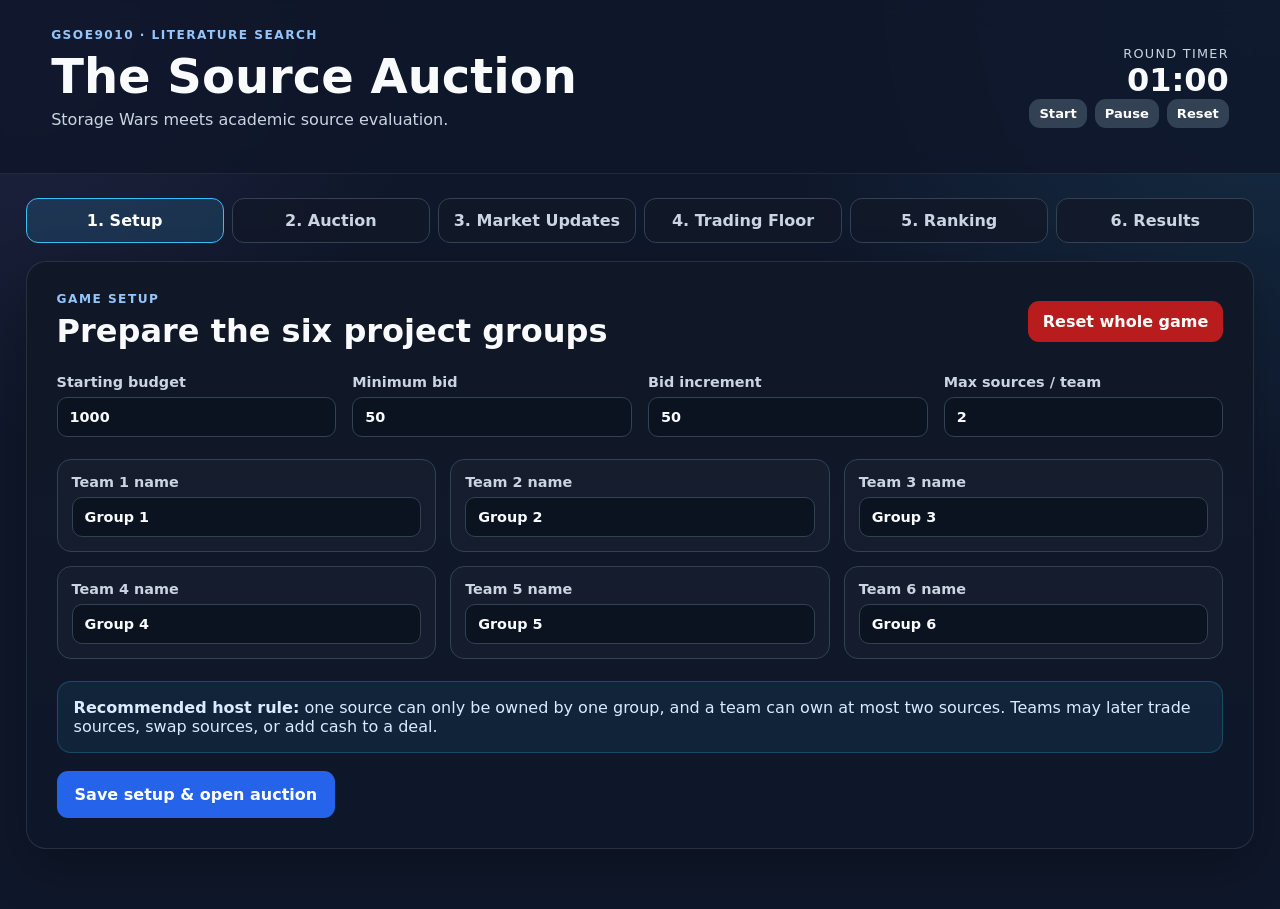
==== index.html @ 4472398e "Add files via upload" ====
<!DOCTYPE html>
<html lang="en">
<head>
  <meta charset="UTF-8" />
  <meta name="viewport" content="width=device-width, initial-scale=1.0" />
  <meta name="theme-color" content="#111827" />
  <title>The Source Auction</title>
  <link rel="stylesheet" href="style.css" />
</head>
<body>
  <header class="topbar">
    <div>
      <p class="eyebrow">GSOE9010 · Literature Search</p>
      <h1>The Source Auction</h1>
      <p class="subtitle">Storage Wars meets academic source evaluation.</p>
    </div>

    <div class="timer-wrap">
      <div class="timer-label">Round timer</div>
      <div id="timerDisplay" class="timer">01:00</div>
      <div class="timer-actions">
        <button id="timerStartBtn" class="btn btn-secondary btn-small">Start</button>
        <button id="timerPauseBtn" class="btn btn-secondary btn-small">Pause</button>
        <button id="timerResetBtn" class="btn btn-secondary btn-small">Reset</button>
      </div>
    </div>
  </header>

  <main>
    <nav class="tabs" aria-label="Game stages">
      <button class="tab active" data-screen="setup">1. Setup</button>
      <button class="tab" data-screen="auction">2. Auction</button>
      <button class="tab" data-screen="updates">3. Market Updates</button>
      <button class="tab" data-screen="trading">4. Trading Floor</button>
      <button class="tab" data-screen="ranking">5. Ranking</button>
      <button class="tab" data-screen="results">6. Results</button>
    </nav>

    <section id="setup" class="screen active">
      <div class="panel">
        <div class="panel-heading">
          <div>
            <p class="kicker">Game setup</p>
            <h2>Prepare the six project groups</h2>
          </div>
          <button id="resetGameBtn" class="btn btn-danger">Reset whole game</button>
        </div>

        <div class="settings-grid">
          <label>
            Starting budget
            <input id="startingBudget" type="number" min="100" step="50" value="1000" />
          </label>
          <label>
            Minimum bid
            <input id="minimumBid" type="number" min="10" step="10" value="50" />
          </label>
          <label>
            Bid increment
            <input id="bidIncrement" type="number" min="10" step="10" value="50" />
          </label>
          <label>
            Max sources / team
            <input id="maxSources" type="number" min="1" max="6" value="2" />
          </label>
        </div>

        <div id="teamSetup" class="team-setup"></div>

        <div class="callout">
          <strong>Recommended host rule:</strong>
          one source can only be owned by one group, and a team can own at most two sources.
          Teams may later trade sources, swap sources, or add cash to a deal.
        </div>

        <button id="saveSetupBtn" class="btn btn-primary btn-large">Save setup & open auction</button>
      </div>
    </section>

    <section id="auction" class="screen">
      <div class="auction-layout">
        <div class="panel auction-panel">
          <div class="lot-topline">
            <span id="lotBadge" class="badge">LOT A</span>
            <span id="lotStatus" class="status-pill">AVAILABLE</span>
          </div>

          <h2 id="lotTitle">A recent study on your engineering topic</h2>
          <p id="lotTeaser" class="lot-teaser">
            A recently published study investigating a technology directly related to an engineering project.
          </p>

          <div class="bid-board">
            <div>
              <span class="metric-label">Current bid</span>
              <strong id="currentBid">$0</strong>
            </div>
            <div>
              <span class="metric-label">Highest bidder</span>
              <strong id="highestBidder">—</strong>
            </div>
          </div>

          <div class="quick-actions">
            <button id="minusBidBtn" class="btn btn-secondary">− Bid</button>
            <button id="plusBidBtn" class="btn btn-secondary">+ Bid</button>
            <button id="soldBtn" class="btn btn-sold">SOLD!</button>
          </div>

          <p class="helper">Select a team below to place or raise a bid.</p>
          <div id="bidTeamButtons" class="bid-team-buttons"></div>

          <div class="lot-nav">
            <button id="prevLotBtn" class="btn btn-secondary">← Previous lot</button>
            <button id="nextLotBtn" class="btn btn-primary">Next lot →</button>
          </div>
        </div>

        <aside class="panel">
          <div class="panel-heading compact">
            <div>
              <p class="kicker">Live scoreboard</p>
              <h2>Teams</h2>
            </div>
          </div>
          <div id="auctionTeams" class="team-cards"></div>
        </aside>
      </div>
    </section>

    <section id="updates" class="screen">
      <div class="panel">
        <div class="panel-heading">
          <div>
            <p class="kicker">Breaking research intelligence</p>
            <h2>Market Updates</h2>
          </div>
          <div class="update-actions">
            <button id="revealUpdate1Btn" class="btn btn-warning">Reveal Update #1</button>
            <button id="revealFinalBtn" class="btn btn-primary">Reveal Final Intelligence</button>
          </div>
        </div>

        <div class="alert-banner" id="marketBanner">
          MARKET OPEN — hidden information can change the value of a source.
        </div>

        <div id="sourceIntelGrid" class="intel-grid"></div>
      </div>
    </section>

    <section id="trading" class="screen">
      <div class="panel">
        <div class="panel-heading">
          <div>
            <p class="kicker">60-second negotiation round</p>
            <h2>Trading Floor</h2>
          </div>
          <button id="startTradingTimerBtn" class="btn btn-warning">Start 60s trading timer</button>
        </div>

        <p class="lead">
          Teams may sell a source, swap sources, or add cash to a deal. The host records the final agreed trade here.
        </p>

        <div class="trade-grid">
          <div class="trade-card">
            <h3>Transfer / sell a source</h3>
            <label>From team
              <select id="tradeFromTeam"></select>
            </label>
            <label>Source
              <select id="tradeSource"></select>
            </label>
            <label>To team
              <select id="tradeToTeam"></select>
            </label>
            <label>Cash paid by receiving team
              <input id="tradePrice" type="number" min="0" step="50" value="0" />
            </label>
            <button id="executeTransferBtn" class="btn btn-primary">Execute transfer</button>
          </div>

          <div class="trade-card">
            <h3>Swap sources</h3>
            <label>Team A
              <select id="swapTeamA"></select>
            </label>
            <label>Team A source
              <select id="swapSourceA"></select>
            </label>
            <label>Team B
              <select id="swapTeamB"></select>
            </label>
            <label>Team B source
              <select id="swapSourceB"></select>
            </label>
            <button id="executeSwapBtn" class="btn btn-primary">Execute swap</button>
          </div>
        </div>

        <div id="tradingTeams" class="team-cards"></div>
      </div>
    </section>

    <section id="ranking" class="screen">
      <div class="panel">
        <div class="panel-heading">
          <div>
            <p class="kicker">Final academic judgement</p>
            <h2>Rank all six sources</h2>
          </div>
          <button id="showSuggestedBtn" class="btn btn-warning">Reveal suggested ranking</button>
        </div>

        <p class="lead">
          Each group ranks A–F from strongest to weakest. Enter a six-letter order such as <strong>ABCDEF</strong>.
        </p>

        <div id="rankingForms" class="ranking-grid"></div>

        <div id="suggestedRanking" class="suggested-ranking hidden">
          <h3>Suggested ranking</h3>
          <ol>
            <li><strong>A</strong> — Recent peer-reviewed journal article</li>
            <li><strong>B</strong> — Australian Government technical report</li>
            <li><strong>C</strong> — Recent academic conference paper</li>
            <li><strong>D</strong> — Company technical white paper</li>
            <li><strong>E</strong> — Wikipedia article with references</li>
            <li><strong>F</strong> — Personal blog with no references</li>
          </ol>
          <p class="note">
            Use this as a suggested ranking, not as a claim that this order is universal in every research context.
          </p>
        </div>
      </div>
    </section>

    <section id="results" class="screen">
      <div class="panel">
        <div class="panel-heading">
          <div>
            <p class="kicker">Final score</p>
            <h2>Research Investment Champions</h2>
          </div>
          <button id="recalculateBtn" class="btn btn-primary">Recalculate scores</button>
        </div>

        <div class="scoring-key">
          <div><strong>Source points:</strong> A=12 · B=10 · C=8 · D=6 · E=3 · F=1</div>
          <div><strong>Cash bonus:</strong> +1 per $100 remaining, capped at +5</div>
          <div><strong>Ranking bonus:</strong> +3 top three exact · +1 strongest exact · +1 weakest exact</div>
        </div>

        <div id="winnerBanner" class="winner-banner">Complete the game to reveal the winner.</div>
        <div id="resultsTableWrap"></div>

        <div class="takeaway">
          <h3>Closing takeaway</h3>
          <p>
            Do not trust a source because it looks professional. Check who created it, where it was published,
            what evidence supports it, whether there may be bias, how current it is, and whether it is relevant to the research question.
          </p>
        </div>
      </div>
    </section>

    <div id="toast" class="toast" role="status" aria-live="polite"></div>
    <div id="soldOverlay" class="sold-overlay" aria-hidden="true">
      <div class="sold-stamp">SOLD!</div>
    </div>
  </main>

  <script src="app.js"></script>
</body>
</html>
---- style.css ----
:root {
  --bg: #0f172a;
  --panel: #111827;
  --panel-2: #1f2937;
  --text: #f8fafc;
  --muted: #cbd5e1;
  --line: #334155;
  --accent: #22c55e;
  --accent-2: #38bdf8;
  --warning: #f59e0b;
  --danger: #ef4444;
  --purple: #a78bfa;
  --shadow: 0 18px 50px rgba(0,0,0,.25);
}

* { box-sizing: border-box; }

body {
  margin: 0;
  font-family: Inter, ui-sans-serif, system-ui, -apple-system, BlinkMacSystemFont, "Segoe UI", sans-serif;
  background:
    radial-gradient(circle at top right, rgba(56,189,248,.14), transparent 34%),
    radial-gradient(circle at top left, rgba(167,139,250,.12), transparent 28%),
    var(--bg);
  color: var(--text);
  min-height: 100vh;
}

button, input, select { font: inherit; }

button { cursor: pointer; }

.topbar {
  display: flex;
  justify-content: space-between;
  gap: 24px;
  padding: 28px clamp(18px, 4vw, 54px);
  border-bottom: 1px solid rgba(255,255,255,.08);
  background: rgba(15,23,42,.82);
  backdrop-filter: blur(12px);
  position: sticky;
  top: 0;
  z-index: 20;
}

.eyebrow, .kicker {
  margin: 0 0 6px;
  text-transform: uppercase;
  letter-spacing: .12em;
  font-size: .76rem;
  color: #93c5fd;
  font-weight: 800;
}

h1, h2, h3, p { margin-top: 0; }

h1 { margin-bottom: 6px; font-size: clamp(1.9rem, 4vw, 3rem); }
h2 { margin-bottom: 0; font-size: clamp(1.45rem, 2.5vw, 2rem); }
h3 { margin-bottom: 12px; }

.subtitle, .lead, .helper, .note { color: var(--muted); }

.timer-wrap {
  min-width: 210px;
  text-align: right;
  align-self: center;
}

.timer-label {
  color: var(--muted);
  font-size: .8rem;
  text-transform: uppercase;
  letter-spacing: .1em;
}

.timer {
  font-size: 2rem;
  font-weight: 900;
  font-variant-numeric: tabular-nums;
}

.timer-actions { display: flex; gap: 8px; justify-content: flex-end; }

main {
  width: min(1400px, 96%);
  margin: 0 auto;
  padding: 24px 0 60px;
}

.tabs {
  display: grid;
  grid-template-columns: repeat(6, 1fr);
  gap: 8px;
  margin-bottom: 18px;
}

.tab {
  border: 1px solid var(--line);
  background: rgba(17,24,39,.78);
  color: var(--muted);
  border-radius: 12px;
  padding: 12px 10px;
  font-weight: 800;
}

.tab.active {
  color: white;
  border-color: #38bdf8;
  background: rgba(56,189,248,.14);
}

.screen { display: none; }
.screen.active { display: block; }

.panel {
  background: linear-gradient(180deg, rgba(17,24,39,.96), rgba(15,23,42,.94));
  border: 1px solid rgba(148,163,184,.18);
  border-radius: 20px;
  box-shadow: var(--shadow);
  padding: clamp(18px, 3vw, 30px);
}

.panel-heading {
  display: flex;
  justify-content: space-between;
  gap: 18px;
  align-items: center;
  margin-bottom: 24px;
}

.panel-heading.compact { margin-bottom: 16px; }

.settings-grid,
.trade-grid,
.ranking-grid {
  display: grid;
  gap: 16px;
}

.settings-grid { grid-template-columns: repeat(4, minmax(0,1fr)); }
.trade-grid { grid-template-columns: repeat(2, minmax(0,1fr)); margin-bottom: 22px; }
.ranking-grid { grid-template-columns: repeat(3, minmax(0,1fr)); }

label {
  display: grid;
  gap: 7px;
  color: var(--muted);
  font-weight: 700;
  font-size: .9rem;
}

input, select {
  width: 100%;
  border: 1px solid var(--line);
  color: var(--text);
  background: #0b1220;
  border-radius: 10px;
  padding: 11px 12px;
  outline: none;
}

input:focus, select:focus { border-color: var(--accent-2); box-shadow: 0 0 0 3px rgba(56,189,248,.14); }

.team-setup {
  display: grid;
  grid-template-columns: repeat(3, minmax(0,1fr));
  gap: 14px;
  margin: 22px 0;
}

.team-setup .team-input {
  background: rgba(255,255,255,.025);
  border: 1px solid var(--line);
  padding: 14px;
  border-radius: 14px;
}

.callout, .takeaway, .scoring-key {
  border: 1px solid rgba(56,189,248,.25);
  background: rgba(56,189,248,.08);
  padding: 16px;
  border-radius: 14px;
  color: #dbeafe;
  margin: 18px 0;
}

.btn {
  border: 0;
  border-radius: 11px;
  padding: 11px 15px;
  font-weight: 850;
  color: white;
  background: #334155;
}

.btn:hover { filter: brightness(1.08); }
.btn:disabled { opacity: .45; cursor: not-allowed; filter: none; }

.btn-primary { background: #2563eb; }
.btn-secondary { background: #334155; }
.btn-warning { background: #d97706; }
.btn-danger { background: #b91c1c; }
.btn-sold { background: #16a34a; font-size: 1.12rem; }
.btn-large { padding: 14px 18px; }
.btn-small { padding: 7px 10px; font-size: .82rem; }

.auction-layout {
  display: grid;
  grid-template-columns: 1.45fr .8fr;
  gap: 18px;
}

.auction-panel { min-height: 580px; }

.lot-topline {
  display: flex;
  justify-content: space-between;
  gap: 12px;
  margin-bottom: 14px;
}

.badge {
  display: inline-flex;
  align-items: center;
  background: rgba(167,139,250,.14);
  color: #ddd6fe;
  border: 1px solid rgba(167,139,250,.35);
  border-radius: 999px;
  padding: 7px 11px;
  font-weight: 900;
  letter-spacing: .08em;
}

.status-pill {
  display: inline-flex;
  align-items: center;
  border-radius: 999px;
  padding: 7px 11px;
  font-weight: 900;
  background: rgba(34,197,94,.13);
  color: #bbf7d0;
  border: 1px solid rgba(34,197,94,.28);
}

.status-pill.sold {
  background: rgba(148,163,184,.13);
  color: #e2e8f0;
  border-color: rgba(148,163,184,.28);
}

.lot-teaser {
  color: var(--muted);
  font-size: 1.04rem;
  line-height: 1.65;
}

.bid-board {
  display: grid;
  grid-template-columns: 1fr 1fr;
  gap: 14px;
  margin: 24px 0;
}

.bid-board > div {
  background: #0b1220;
  border: 1px solid var(--line);
  border-radius: 16px;
  padding: 18px;
}

.metric-label {
  display: block;
  color: var(--muted);
  font-size: .8rem;
  text-transform: uppercase;
  letter-spacing: .08em;
  margin-bottom: 8px;
}

.bid-board strong { font-size: clamp(1.5rem, 3vw, 2.4rem); }

.quick-actions {
  display: flex;
  flex-wrap: wrap;
  gap: 10px;
}

.bid-team-buttons {
  display: grid;
  grid-template-columns: repeat(3, minmax(0,1fr));
  gap: 10px;
  margin: 14px 0 20px;
}

.bid-team-buttons .btn {
  min-height: 72px;
  text-align: left;
}

.bid-team-buttons .btn span {
  display: block;
  color: #cbd5e1;
  font-size: .78rem;
  margin-top: 4px;
}

.lot-nav {
  display: flex;
  justify-content: space-between;
  gap: 10px;
  margin-top: 24px;
}

.team-cards {
  display: grid;
  gap: 10px;
}

.team-card {
  border: 1px solid var(--line);
  background: rgba(255,255,255,.025);
  border-radius: 14px;
  padding: 13px;
}

.team-card.top {
  border-color: rgba(34,197,94,.5);
  background: rgba(34,197,94,.06);
}

.team-card-row {
  display: flex;
  justify-content: space-between;
  gap: 10px;
  align-items: center;
}

.team-name { font-weight: 900; }
.cash { color: #86efac; font-weight: 900; }
.owned { margin-top: 7px; color: var(--muted); font-size: .86rem; }

.update-actions { display: flex; gap: 10px; flex-wrap: wrap; }

.alert-banner {
  border-radius: 14px;
  padding: 15px;
  font-weight: 900;
  text-align: center;
  letter-spacing: .05em;
  background: rgba(245,158,11,.13);
  border: 1px solid rgba(245,158,11,.3);
  color: #fde68a;
  margin-bottom: 18px;
}

.intel-grid {
  display: grid;
  grid-template-columns: repeat(3, minmax(0,1fr));
  gap: 14px;
}

.intel-card {
  border: 1px solid var(--line);
  border-radius: 16px;
  padding: 16px;
  background: rgba(255,255,255,.025);
  min-height: 180px;
}

.intel-card.revealed {
  border-color: rgba(56,189,248,.4);
  background: rgba(56,189,248,.06);
}

.intel-card h3 { display: flex; justify-content: space-between; gap: 10px; }
.intel-card ul { margin-bottom: 0; padding-left: 20px; color: var(--muted); line-height: 1.55; }
.locked { color: #94a3b8; font-style: italic; }

.trade-card {
  border: 1px solid var(--line);
  border-radius: 16px;
  padding: 18px;
  background: rgba(255,255,255,.025);
  display: grid;
  gap: 13px;
}

.ranking-card {
  border: 1px solid var(--line);
  border-radius: 16px;
  padding: 16px;
  background: rgba(255,255,255,.025);
}

.rank-feedback { min-height: 20px; margin-top: 8px; color: #fca5a5; font-size: .85rem; }

.suggested-ranking {
  margin-top: 24px;
  border: 1px solid rgba(34,197,94,.35);
  background: rgba(34,197,94,.07);
  padding: 18px;
  border-radius: 16px;
}

.suggested-ranking ol { line-height: 1.75; }

.hidden { display: none; }

.scoring-key {
  display: grid;
  gap: 6px;
  margin-top: 0;
}

.winner-banner {
  margin: 18px 0;
  padding: 20px;
  border-radius: 16px;
  text-align: center;
  font-size: clamp(1.2rem, 2.4vw, 1.8rem);
  font-weight: 950;
  background: linear-gradient(135deg, rgba(34,197,94,.14), rgba(56,189,248,.14));
  border: 1px solid rgba(56,189,248,.25);
}

.results-table {
  width: 100%;
  border-collapse: collapse;
  overflow: hidden;
  border-radius: 14px;
}

.results-table th,
.results-table td {
  border-bottom: 1px solid var(--line);
  padding: 12px 10px;
  text-align: left;
}

.results-table th { color: #bfdbfe; font-size: .82rem; text-transform: uppercase; letter-spacing: .05em; }

.results-table tr:first-child td { background: rgba(34,197,94,.06); }

.toast {
  position: fixed;
  right: 22px;
  bottom: 22px;
  max-width: min(420px, calc(100% - 44px));
  background: #020617;
  border: 1px solid #475569;
  border-radius: 12px;
  padding: 13px 15px;
  color: white;
  box-shadow: var(--shadow);
  opacity: 0;
  transform: translateY(12px);
  pointer-events: none;
  transition: .2s ease;
  z-index: 50;
}

.toast.show { opacity: 1; transform: translateY(0); }

.sold-overlay {
  position: fixed;
  inset: 0;
  display: grid;
  place-items: center;
  background: rgba(2,6,23,.42);
  opacity: 0;
  pointer-events: none;
  transition: opacity .16s ease;
  z-index: 60;
}

.sold-overlay.show { opacity: 1; }

.sold-stamp {
  border: 8px solid #22c55e;
  color: #dcfce7;
  background: rgba(20,83,45,.88);
  border-radius: 18px;
  padding: 18px 34px;
  font-weight: 1000;
  font-size: clamp(3rem, 12vw, 8rem);
  transform: rotate(-8deg) scale(.75);
  animation: stamp .38s ease forwards;
  box-shadow: 0 18px 70px rgba(0,0,0,.35);
}

@keyframes stamp {
  to { transform: rotate(-8deg) scale(1); }
}

@media (max-width: 980px) {
  .tabs { grid-template-columns: repeat(3, 1fr); }
  .auction-layout, .trade-grid { grid-template-columns: 1fr; }
  .settings-grid { grid-template-columns: repeat(2, 1fr); }
  .team-setup, .ranking-grid, .intel-grid { grid-template-columns: repeat(2, 1fr); }
}

@media (max-width: 640px) {
  .topbar { position: static; flex-direction: column; }
  .timer-wrap { text-align: left; }
  .timer-actions { justify-content: flex-start; }
  .tabs { grid-template-columns: repeat(2, 1fr); }
  .settings-grid, .team-setup, .ranking-grid, .intel-grid, .bid-team-buttons, .bid-board { grid-template-columns: 1fr; }
  .panel-heading { align-items: flex-start; flex-direction: column; }
  .lot-nav { flex-direction: column; }
  .lot-nav .btn { width: 100%; }
}
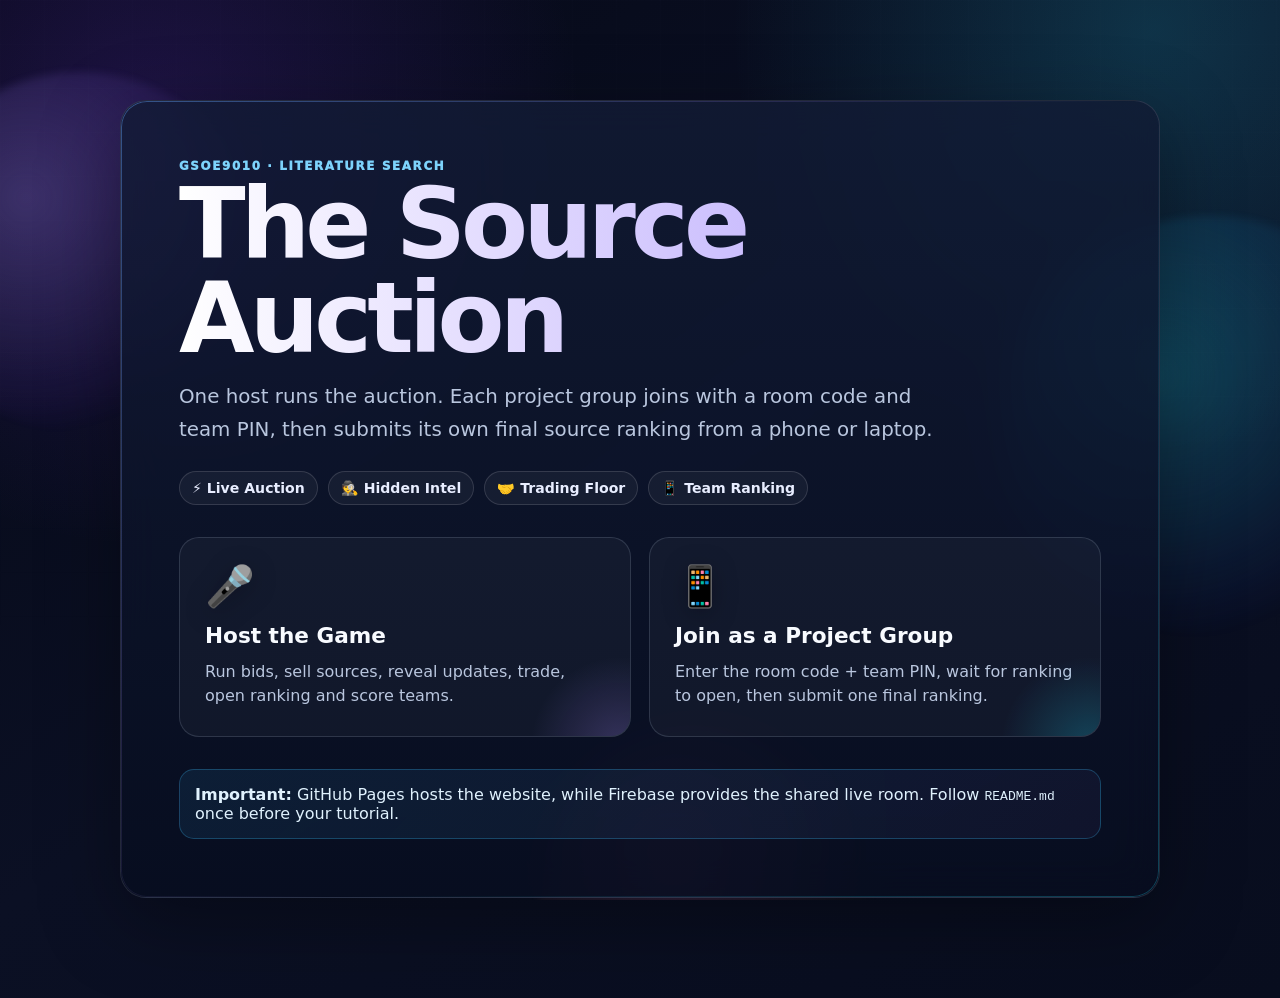
==== commit b2329784: "Latest Files" ====
--- a/index.html
+++ b/index.html
@@ -3,274 +3,50 @@
 <head>
   <meta charset="UTF-8" />
   <meta name="viewport" content="width=device-width, initial-scale=1.0" />
-  <meta name="theme-color" content="#111827" />
   <title>The Source Auction</title>
-  <link rel="stylesheet" href="style.css" />
+  <link rel="stylesheet" href="styles.css" />
 </head>
 <body>
-  <header class="topbar">
-    <div>
+  <div class="ambient-bg" aria-hidden="true">
+    <span class="orb orb-1"></span>
+    <span class="orb orb-2"></span>
+    <span class="orb orb-3"></span>
+    <span class="grid-glow"></span>
+  </div>
+  <main class="landing">
+    <section class="hero-card">
       <p class="eyebrow">GSOE9010 · Literature Search</p>
       <h1>The Source Auction</h1>
-      <p class="subtitle">Storage Wars meets academic source evaluation.</p>
-    </div>
+      <p class="hero-copy">
+        One host runs the auction. Each project group joins with a room code and team PIN,
+        then submits its own final source ranking from a phone or laptop.
+      </p>
 
-    <div class="timer-wrap">
-      <div class="timer-label">Round timer</div>
-      <div id="timerDisplay" class="timer">01:00</div>
-      <div class="timer-actions">
-        <button id="timerStartBtn" class="btn btn-secondary btn-small">Start</button>
-        <button id="timerPauseBtn" class="btn btn-secondary btn-small">Pause</button>
-        <button id="timerResetBtn" class="btn btn-secondary btn-small">Reset</button>
+      <div class="feature-chips" aria-label="Game features">
+        <span>⚡ Live Auction</span>
+        <span>🕵️ Hidden Intel</span>
+        <span>🤝 Trading Floor</span>
+        <span>📱 Team Ranking</span>
       </div>
-    </div>
-  </header>
 
-  <main>
-    <nav class="tabs" aria-label="Game stages">
-      <button class="tab active" data-screen="setup">1. Setup</button>
-      <button class="tab" data-screen="auction">2. Auction</button>
-      <button class="tab" data-screen="updates">3. Market Updates</button>
-      <button class="tab" data-screen="trading">4. Trading Floor</button>
-      <button class="tab" data-screen="ranking">5. Ranking</button>
-      <button class="tab" data-screen="results">6. Results</button>
-    </nav>
+      <div class="role-grid">
+        <a class="role-card host-role" href="host.html">
+          <span class="role-icon">🎤</span>
+          <strong>Host the Game</strong>
+          <span>Run bids, sell sources, reveal updates, trade, open ranking and score teams.</span>
+        </a>
+        <a class="role-card team-role" href="team.html">
+          <span class="role-icon">📱</span>
+          <strong>Join as a Project Group</strong>
+          <span>Enter the room code + team PIN, wait for ranking to open, then submit one final ranking.</span>
+        </a>
+      </div>
 
-    <section id="setup" class="screen active">
-      <div class="panel">
-        <div class="panel-heading">
-          <div>
-            <p class="kicker">Game setup</p>
-            <h2>Prepare the six project groups</h2>
-          </div>
-          <button id="resetGameBtn" class="btn btn-danger">Reset whole game</button>
-        </div>
-
-        <div class="settings-grid">
-          <label>
-            Starting budget
-            <input id="startingBudget" type="number" min="100" step="50" value="1000" />
-          </label>
-          <label>
-            Minimum bid
-            <input id="minimumBid" type="number" min="10" step="10" value="50" />
-          </label>
-          <label>
-            Bid increment
-            <input id="bidIncrement" type="number" min="10" step="10" value="50" />
-          </label>
-          <label>
-            Max sources / team
-            <input id="maxSources" type="number" min="1" max="6" value="2" />
-          </label>
-        </div>
-
-        <div id="teamSetup" class="team-setup"></div>
-
-        <div class="callout">
-          <strong>Recommended host rule:</strong>
-          one source can only be owned by one group, and a team can own at most two sources.
-          Teams may later trade sources, swap sources, or add cash to a deal.
-        </div>
-
-        <button id="saveSetupBtn" class="btn btn-primary btn-large">Save setup & open auction</button>
+      <div class="info-box">
+        <strong>Important:</strong> GitHub Pages hosts the website, while Firebase provides the shared live room.
+        Follow <code>README.md</code> once before your tutorial.
       </div>
     </section>
-
-    <section id="auction" class="screen">
-      <div class="auction-layout">
-        <div class="panel auction-panel">
-          <div class="lot-topline">
-            <span id="lotBadge" class="badge">LOT A</span>
-            <span id="lotStatus" class="status-pill">AVAILABLE</span>
-          </div>
-
-          <h2 id="lotTitle">A recent study on your engineering topic</h2>
-          <p id="lotTeaser" class="lot-teaser">
-            A recently published study investigating a technology directly related to an engineering project.
-          </p>
-
-          <div class="bid-board">
-            <div>
-              <span class="metric-label">Current bid</span>
-              <strong id="currentBid">$0</strong>
-            </div>
-            <div>
-              <span class="metric-label">Highest bidder</span>
-              <strong id="highestBidder">—</strong>
-            </div>
-          </div>
-
-          <div class="quick-actions">
-            <button id="minusBidBtn" class="btn btn-secondary">− Bid</button>
-            <button id="plusBidBtn" class="btn btn-secondary">+ Bid</button>
-            <button id="soldBtn" class="btn btn-sold">SOLD!</button>
-          </div>
-
-          <p class="helper">Select a team below to place or raise a bid.</p>
-          <div id="bidTeamButtons" class="bid-team-buttons"></div>
-
-          <div class="lot-nav">
-            <button id="prevLotBtn" class="btn btn-secondary">← Previous lot</button>
-            <button id="nextLotBtn" class="btn btn-primary">Next lot →</button>
-          </div>
-        </div>
-
-        <aside class="panel">
-          <div class="panel-heading compact">
-            <div>
-              <p class="kicker">Live scoreboard</p>
-              <h2>Teams</h2>
-            </div>
-          </div>
-          <div id="auctionTeams" class="team-cards"></div>
-        </aside>
-      </div>
-    </section>
-
-    <section id="updates" class="screen">
-      <div class="panel">
-        <div class="panel-heading">
-          <div>
-            <p class="kicker">Breaking research intelligence</p>
-            <h2>Market Updates</h2>
-          </div>
-          <div class="update-actions">
-            <button id="revealUpdate1Btn" class="btn btn-warning">Reveal Update #1</button>
-            <button id="revealFinalBtn" class="btn btn-primary">Reveal Final Intelligence</button>
-          </div>
-        </div>
-
-        <div class="alert-banner" id="marketBanner">
-          MARKET OPEN — hidden information can change the value of a source.
-        </div>
-
-        <div id="sourceIntelGrid" class="intel-grid"></div>
-      </div>
-    </section>
-
-    <section id="trading" class="screen">
-      <div class="panel">
-        <div class="panel-heading">
-          <div>
-            <p class="kicker">60-second negotiation round</p>
-            <h2>Trading Floor</h2>
-          </div>
-          <button id="startTradingTimerBtn" class="btn btn-warning">Start 60s trading timer</button>
-        </div>
-
-        <p class="lead">
-          Teams may sell a source, swap sources, or add cash to a deal. The host records the final agreed trade here.
-        </p>
-
-        <div class="trade-grid">
-          <div class="trade-card">
-            <h3>Transfer / sell a source</h3>
-            <label>From team
-              <select id="tradeFromTeam"></select>
-            </label>
-            <label>Source
-              <select id="tradeSource"></select>
-            </label>
-            <label>To team
-              <select id="tradeToTeam"></select>
-            </label>
-            <label>Cash paid by receiving team
-              <input id="tradePrice" type="number" min="0" step="50" value="0" />
-            </label>
-            <button id="executeTransferBtn" class="btn btn-primary">Execute transfer</button>
-          </div>
-
-          <div class="trade-card">
-            <h3>Swap sources</h3>
-            <label>Team A
-              <select id="swapTeamA"></select>
-            </label>
-            <label>Team A source
-              <select id="swapSourceA"></select>
-            </label>
-            <label>Team B
-              <select id="swapTeamB"></select>
-            </label>
-            <label>Team B source
-              <select id="swapSourceB"></select>
-            </label>
-            <button id="executeSwapBtn" class="btn btn-primary">Execute swap</button>
-          </div>
-        </div>
-
-        <div id="tradingTeams" class="team-cards"></div>
-      </div>
-    </section>
-
-    <section id="ranking" class="screen">
-      <div class="panel">
-        <div class="panel-heading">
-          <div>
-            <p class="kicker">Final academic judgement</p>
-            <h2>Rank all six sources</h2>
-          </div>
-          <button id="showSuggestedBtn" class="btn btn-warning">Reveal suggested ranking</button>
-        </div>
-
-        <p class="lead">
-          Each group ranks A–F from strongest to weakest. Enter a six-letter order such as <strong>ABCDEF</strong>.
-        </p>
-
-        <div id="rankingForms" class="ranking-grid"></div>
-
-        <div id="suggestedRanking" class="suggested-ranking hidden">
-          <h3>Suggested ranking</h3>
-          <ol>
-            <li><strong>A</strong> — Recent peer-reviewed journal article</li>
-            <li><strong>B</strong> — Australian Government technical report</li>
-            <li><strong>C</strong> — Recent academic conference paper</li>
-            <li><strong>D</strong> — Company technical white paper</li>
-            <li><strong>E</strong> — Wikipedia article with references</li>
-            <li><strong>F</strong> — Personal blog with no references</li>
-          </ol>
-          <p class="note">
-            Use this as a suggested ranking, not as a claim that this order is universal in every research context.
-          </p>
-        </div>
-      </div>
-    </section>
-
-    <section id="results" class="screen">
-      <div class="panel">
-        <div class="panel-heading">
-          <div>
-            <p class="kicker">Final score</p>
-            <h2>Research Investment Champions</h2>
-          </div>
-          <button id="recalculateBtn" class="btn btn-primary">Recalculate scores</button>
-        </div>
-
-        <div class="scoring-key">
-          <div><strong>Source points:</strong> A=12 · B=10 · C=8 · D=6 · E=3 · F=1</div>
-          <div><strong>Cash bonus:</strong> +1 per $100 remaining, capped at +5</div>
-          <div><strong>Ranking bonus:</strong> +3 top three exact · +1 strongest exact · +1 weakest exact</div>
-        </div>
-
-        <div id="winnerBanner" class="winner-banner">Complete the game to reveal the winner.</div>
-        <div id="resultsTableWrap"></div>
-
-        <div class="takeaway">
-          <h3>Closing takeaway</h3>
-          <p>
-            Do not trust a source because it looks professional. Check who created it, where it was published,
-            what evidence supports it, whether there may be bias, how current it is, and whether it is relevant to the research question.
-          </p>
-        </div>
-      </div>
-    </section>
-
-    <div id="toast" class="toast" role="status" aria-live="polite"></div>
-    <div id="soldOverlay" class="sold-overlay" aria-hidden="true">
-      <div class="sold-stamp">SOLD!</div>
-    </div>
   </main>
-
-  <script src="app.js"></script>
 </body>
 </html>
--- a/styles.css
+++ b/styles.css
@@ -0,0 +1,789 @@
+
+:root {
+  --bg-0: #050816;
+  --bg-1: #0b1024;
+  --panel: rgba(15, 23, 42, .76);
+  --panel-solid: #111a31;
+  --panel-2: rgba(26, 35, 62, .72);
+  --text: #f8fbff;
+  --muted: #b9c6de;
+  --line: rgba(148, 163, 184, .22);
+  --primary: #5b7cff;
+  --primary-2: #7c3aed;
+  --success: #10b981;
+  --warning: #f59e0b;
+  --danger: #ef4444;
+  --cyan: #22d3ee;
+  --purple: #a78bfa;
+  --pink: #f472b6;
+  --yellow: #facc15;
+  --green: #34d399;
+  --blue: #60a5fa;
+  --shadow: 0 22px 80px rgba(0,0,0,.34);
+  --shadow-soft: 0 12px 38px rgba(0,0,0,.22);
+}
+
+* { box-sizing: border-box; }
+html { color-scheme: dark; scroll-behavior: smooth; }
+body {
+  margin: 0;
+  min-height: 100vh;
+  overflow-x: hidden;
+  font-family: Inter, ui-sans-serif, system-ui, -apple-system, BlinkMacSystemFont, "Segoe UI", sans-serif;
+  color: var(--text);
+  background:
+    radial-gradient(circle at 12% 12%, rgba(124,58,237,.20), transparent 30%),
+    radial-gradient(circle at 90% 3%, rgba(34,211,238,.18), transparent 28%),
+    linear-gradient(145deg, var(--bg-0), var(--bg-1) 48%, #080d1e);
+}
+button,input,select { font: inherit; }
+button { cursor: pointer; }
+a { color: inherit; text-decoration: none; }
+
+.ambient-bg {
+  position: fixed;
+  inset: 0;
+  z-index: -2;
+  overflow: hidden;
+  pointer-events: none;
+}
+.orb {
+  position: absolute;
+  border-radius: 999px;
+  filter: blur(4px);
+  opacity: .28;
+  animation: orbFloat 12s ease-in-out infinite alternate;
+}
+.orb-1 {
+  width: 360px; height: 360px;
+  left: -100px; top: 8%;
+  background: radial-gradient(circle at 35% 35%, rgba(167,139,250,.95), rgba(124,58,237,.20) 62%, transparent 72%);
+}
+.orb-2 {
+  width: 420px; height: 420px;
+  right: -140px; top: 24%;
+  background: radial-gradient(circle at 38% 38%, rgba(34,211,238,.90), rgba(37,99,235,.18) 62%, transparent 73%);
+  animation-delay: -4s;
+}
+.orb-3 {
+  width: 340px; height: 340px;
+  left: 42%; bottom: -160px;
+  background: radial-gradient(circle at 40% 40%, rgba(244,114,182,.68), rgba(245,158,11,.11) 62%, transparent 73%);
+  animation-delay: -8s;
+}
+.grid-glow {
+  position: absolute;
+  inset: 0;
+  opacity: .12;
+  background-image:
+    linear-gradient(rgba(148,163,184,.16) 1px, transparent 1px),
+    linear-gradient(90deg, rgba(148,163,184,.16) 1px, transparent 1px);
+  background-size: 44px 44px;
+  mask-image: linear-gradient(to bottom, rgba(0,0,0,.8), transparent 90%);
+}
+@keyframes orbFloat {
+  0% { transform: translate3d(0,0,0) scale(1); }
+  100% { transform: translate3d(48px,-36px,0) scale(1.12); }
+}
+
+.topbar {
+  padding: 20px clamp(16px,4vw,52px);
+  display: flex;
+  justify-content: space-between;
+  gap: 18px;
+  align-items: center;
+  border-bottom: 1px solid rgba(255,255,255,.08);
+  background: rgba(5,8,22,.67);
+  position: sticky;
+  top: 0;
+  z-index: 20;
+  backdrop-filter: blur(18px) saturate(1.25);
+  box-shadow: 0 8px 30px rgba(0,0,0,.12);
+}
+.compact-topbar { position: static; }
+.topbar h1 {
+  margin: 0;
+  font-size: clamp(1.5rem,3vw,2.2rem);
+  background: linear-gradient(90deg, #ffffff, #c4b5fd 42%, #67e8f9);
+  -webkit-background-clip: text;
+  background-clip: text;
+  color: transparent;
+}
+.eyebrow,.kicker {
+  margin: 0 0 5px;
+  color: #7dd3fc;
+  text-transform: uppercase;
+  font-weight: 950;
+  letter-spacing: .14em;
+  font-size: .74rem;
+}
+h1,h2,h3,p { margin-top: 0; }
+h2 { margin-bottom: 8px; }
+h3 { margin-bottom: 10px; }
+
+.landing {
+  width: min(1040px,94%);
+  margin: 0 auto;
+  padding: clamp(38px,8vw,100px) 0;
+}
+.hero-card,.panel {
+  position: relative;
+  background:
+    linear-gradient(180deg, rgba(18,27,52,.84), rgba(7,13,31,.86));
+  border: 1px solid rgba(255,255,255,.11);
+  border-radius: 26px;
+  box-shadow: var(--shadow);
+  backdrop-filter: blur(18px) saturate(1.16);
+}
+.hero-card::before,.panel::before {
+  content: "";
+  position: absolute;
+  inset: 0;
+  border-radius: inherit;
+  padding: 1px;
+  background: linear-gradient(135deg, rgba(96,165,250,.42), rgba(167,139,250,.17) 34%, transparent 55%, rgba(34,211,238,.28));
+  -webkit-mask: linear-gradient(#000 0 0) content-box, linear-gradient(#000 0 0);
+  -webkit-mask-composite: xor;
+  mask-composite: exclude;
+  pointer-events: none;
+}
+.hero-card {
+  padding: clamp(26px,6vw,58px);
+  animation: riseIn .7s cubic-bezier(.2,.8,.2,1) both;
+}
+.hero-card h1 {
+  font-size: clamp(2.7rem,8vw,6.1rem);
+  line-height: .96;
+  letter-spacing: -.05em;
+  margin-bottom: 16px;
+  background: linear-gradient(90deg, #ffffff 0%, #c4b5fd 32%, #67e8f9 62%, #fde68a 100%);
+  background-size: 220% auto;
+  -webkit-background-clip: text;
+  background-clip: text;
+  color: transparent;
+  animation: gradientShift 7s linear infinite;
+}
+.hero-copy {
+  font-size: clamp(1rem,2vw,1.24rem);
+  line-height: 1.65;
+  color: var(--muted);
+  max-width: 790px;
+}
+.feature-chips {
+  display: flex;
+  flex-wrap: wrap;
+  gap: 10px;
+  margin: 24px 0 8px;
+}
+.feature-chips span {
+  border: 1px solid rgba(255,255,255,.13);
+  background: rgba(255,255,255,.045);
+  border-radius: 999px;
+  padding: 8px 12px;
+  color: #e8edff;
+  font-weight: 800;
+  font-size: .88rem;
+  animation: chipFloat 4s ease-in-out infinite;
+}
+.feature-chips span:nth-child(2) { animation-delay: -.7s; }
+.feature-chips span:nth-child(3) { animation-delay: -1.4s; }
+.feature-chips span:nth-child(4) { animation-delay: -2.1s; }
+
+.role-grid {
+  display: grid;
+  grid-template-columns: 1fr 1fr;
+  gap: 18px;
+  margin: 32px 0;
+}
+.role-card {
+  position: relative;
+  overflow: hidden;
+  border: 1px solid var(--line);
+  border-radius: 20px;
+  padding: 25px;
+  display: grid;
+  gap: 10px;
+  background: rgba(255,255,255,.035);
+  min-height: 200px;
+  transition: transform .28s ease, border-color .28s ease, box-shadow .28s ease;
+}
+.role-card::after {
+  content: "";
+  position: absolute;
+  width: 180px; height: 180px;
+  border-radius: 50%;
+  right: -80px; bottom: -100px;
+  opacity: .24;
+  transition: transform .35s ease, opacity .35s ease;
+}
+.host-role::after { background: radial-gradient(circle, var(--purple), transparent 70%); }
+.team-role::after { background: radial-gradient(circle, var(--cyan), transparent 70%); }
+.role-card:hover {
+  border-color: rgba(125,211,252,.7);
+  transform: translateY(-6px) scale(1.01);
+  box-shadow: 0 20px 55px rgba(0,0,0,.30);
+}
+.role-card:hover::after { transform: scale(1.35); opacity: .38; }
+.role-card strong { font-size: 1.35rem; }
+.role-card span:last-child { color: var(--muted); line-height: 1.5; }
+.role-icon {
+  font-size: 2.5rem;
+  filter: drop-shadow(0 5px 12px rgba(0,0,0,.28));
+  animation: iconBob 3.6s ease-in-out infinite;
+}
+
+.app-shell { width: min(1450px,96%); margin: 0 auto; padding: 24px 0 64px; }
+.team-shell { width: min(760px,94%); margin: 0 auto; padding: 28px 0 64px; }
+
+.panel {
+  padding: clamp(18px,3vw,30px);
+  margin-bottom: 18px;
+  animation: riseIn .45s cubic-bezier(.2,.8,.2,1) both;
+}
+.subpanel {
+  border: 1px solid var(--line);
+  background: linear-gradient(180deg, rgba(255,255,255,.038), rgba(255,255,255,.018));
+  border-radius: 18px;
+  padding: 18px;
+  display: grid;
+  gap: 13px;
+  box-shadow: var(--shadow-soft);
+}
+.muted,.lead { color: var(--muted); line-height: 1.55; }
+.lead { font-size: 1.05rem; }
+
+.section-head,.team-row,.lot-head,.button-row {
+  display: flex;
+  align-items: center;
+  gap: 12px;
+}
+.section-head { justify-content: space-between; margin-bottom: 18px; }
+.team-row,.lot-head { justify-content: space-between; }
+.button-row { flex-wrap: wrap; }
+.button-row.spread { justify-content: space-between; }
+
+.setup-grid,.team-name-grid,.trade-grid,.intel-grid,.submission-grid,.pin-grid,.metric-grid {
+  display: grid;
+  gap: 14px;
+}
+.setup-grid { grid-template-columns: repeat(4,minmax(0,1fr)); }
+.team-name-grid { grid-template-columns: repeat(3,minmax(0,1fr)); margin: 16px 0 22px; }
+.trade-grid { grid-template-columns: repeat(2,minmax(0,1fr)); }
+.intel-grid { grid-template-columns: repeat(3,minmax(0,1fr)); }
+.submission-grid { grid-template-columns: repeat(3,minmax(0,1fr)); }
+.pin-grid { grid-template-columns: repeat(3,minmax(0,1fr)); }
+.metric-grid { grid-template-columns: repeat(2,minmax(0,1fr)); margin: 20px 0; }
+
+label {
+  display: grid;
+  gap: 7px;
+  color: var(--muted);
+  font-weight: 780;
+  font-size: .9rem;
+}
+input,select {
+  width: 100%;
+  border-radius: 12px;
+  border: 1px solid rgba(148,163,184,.26);
+  background: rgba(5,8,22,.74);
+  color: var(--text);
+  padding: 12px 13px;
+  outline: none;
+  transition: border-color .2s ease, box-shadow .2s ease, transform .2s ease;
+}
+input:focus,select:focus {
+  border-color: var(--cyan);
+  box-shadow: 0 0 0 4px rgba(34,211,238,.11), 0 0 28px rgba(34,211,238,.08);
+  transform: translateY(-1px);
+}
+
+.btn {
+  position: relative;
+  overflow: hidden;
+  border: 0;
+  border-radius: 12px;
+  padding: 11px 15px;
+  color: white;
+  background: #334155;
+  font-weight: 900;
+  letter-spacing: .01em;
+  box-shadow: 0 8px 22px rgba(0,0,0,.16);
+  transition: transform .18s ease, filter .18s ease, box-shadow .18s ease;
+}
+.btn::after {
+  content: "";
+  position: absolute;
+  inset: 0;
+  transform: translateX(-120%);
+  background: linear-gradient(100deg, transparent 15%, rgba(255,255,255,.22), transparent 70%);
+  transition: transform .45s ease;
+  pointer-events: none;
+}
+.btn:hover:not(:disabled) {
+  filter: brightness(1.1);
+  transform: translateY(-2px);
+  box-shadow: 0 12px 30px rgba(0,0,0,.24);
+}
+.btn:hover:not(:disabled)::after { transform: translateX(120%); }
+.btn:active:not(:disabled) { transform: translateY(0) scale(.985); }
+.btn:disabled { opacity: .38; cursor: not-allowed; filter: none; }
+.btn-primary { background: linear-gradient(135deg, #2563eb, #7c3aed); }
+.btn-secondary { background: linear-gradient(135deg, #334155, #24324a); }
+.btn-success { background: linear-gradient(135deg, #059669, #22c55e); }
+.btn-warning { background: linear-gradient(135deg, #d97706, #f59e0b); }
+.btn-danger { background: linear-gradient(135deg, #b91c1c, #ef4444); }
+.btn-large { padding: 14px 18px; font-size: 1rem; }
+.full { width: 100%; }
+
+.pill,.source-badge {
+  display: inline-flex;
+  align-items: center;
+  border-radius: 999px;
+  padding: 7px 11px;
+  font-weight: 950;
+  font-size: .8rem;
+  border: 1px solid rgba(56,189,248,.30);
+  background: rgba(56,189,248,.11);
+  color: #dbeafe;
+  box-shadow: inset 0 0 20px rgba(56,189,248,.04);
+}
+.pill.success {
+  border-color: rgba(34,197,94,.34);
+  background: rgba(34,197,94,.10);
+  color: #bbf7d0;
+  animation: statusPulse 2.4s ease-in-out infinite;
+}
+.pill.error {
+  border-color: rgba(239,68,68,.34);
+  background: rgba(239,68,68,.10);
+  color: #fecaca;
+}
+.pill.sold {
+  color: #e2e8f0;
+  background: rgba(148,163,184,.12);
+  border-color: rgba(148,163,184,.25);
+}
+
+.hidden { display: none !important; }
+
+.room-hero {
+  display: grid;
+  grid-template-columns: .7fr 1.3fr;
+  gap: 24px;
+  align-items: center;
+  overflow: hidden;
+}
+.room-hero::after {
+  content: "";
+  position: absolute;
+  width: 340px; height: 340px;
+  right: -180px; top: -160px;
+  border-radius: 50%;
+  background: radial-gradient(circle, rgba(34,211,238,.20), transparent 68%);
+  pointer-events: none;
+}
+.room-code-label {
+  color: #cbd5e1;
+  font-size: .78rem;
+  font-weight: 950;
+  letter-spacing: .18em;
+}
+.room-code-wrap {
+  display: flex;
+  align-items: center;
+  gap: 12px;
+}
+.live-dot {
+  width: 14px; height: 14px;
+  border-radius: 50%;
+  background: #34d399;
+  box-shadow: 0 0 0 0 rgba(52,211,153,.55);
+  animation: livePulse 1.7s infinite;
+}
+.room-code {
+  font-size: clamp(3rem,8vw,6rem);
+  font-weight: 1000;
+  letter-spacing: .09em;
+  line-height: 1;
+  margin: 6px 0 12px;
+  background: linear-gradient(90deg, #ffffff, #67e8f9 45%, #c4b5fd 85%);
+  -webkit-background-clip: text;
+  background-clip: text;
+  color: transparent;
+  text-shadow: 0 0 42px rgba(34,211,238,.08);
+}
+.pin-card {
+  border: 1px solid rgba(148,163,184,.24);
+  border-radius: 16px;
+  padding: 14px;
+  background: linear-gradient(180deg, rgba(255,255,255,.045), rgba(255,255,255,.018));
+  display: grid;
+  gap: 5px;
+  transition: transform .2s ease, border-color .2s ease;
+}
+.pin-card:hover { transform: translateY(-3px); border-color: rgba(167,139,250,.52); }
+.pin-card span { color: var(--muted); font-size: .84rem; }
+.pin-card strong {
+  font-size: 1.5rem;
+  letter-spacing: .13em;
+  color: #ddd6fe;
+}
+
+.tabs {
+  display: grid;
+  grid-template-columns: repeat(5,1fr);
+  gap: 9px;
+  margin: 18px 0;
+}
+.tab {
+  border: 1px solid var(--line);
+  border-radius: 13px;
+  padding: 12px 8px;
+  background: rgba(17,28,46,.72);
+  color: var(--muted);
+  font-weight: 900;
+  transition: transform .18s ease, background .18s ease, border-color .18s ease;
+}
+.tab:hover { transform: translateY(-2px); border-color: rgba(125,211,252,.38); }
+.tab.active {
+  color: white;
+  border-color: rgba(34,211,238,.62);
+  background: linear-gradient(135deg, rgba(37,99,235,.23), rgba(124,58,237,.18));
+  box-shadow: 0 8px 26px rgba(37,99,235,.12);
+}
+.host-tab-view { display: none; }
+.host-tab-view.active { display: block; animation: fadeSlide .35s ease both; }
+
+.two-col { display: grid; grid-template-columns: 1.35fr .75fr; gap: 18px; }
+.metric-card {
+  position: relative;
+  overflow: hidden;
+  background: linear-gradient(145deg, rgba(3,8,23,.88), rgba(20,31,55,.68));
+  border: 1px solid rgba(148,163,184,.24);
+  border-radius: 18px;
+  padding: 18px;
+}
+.metric-card span {
+  display: block;
+  color: var(--muted);
+  text-transform: uppercase;
+  font-size: .76rem;
+  letter-spacing: .08em;
+  margin-bottom: 6px;
+}
+.metric-card strong { font-size: clamp(1.55rem,3vw,2.45rem); }
+.metric-bid strong {
+  background: linear-gradient(90deg, #fef3c7, #fde047, #fb7185);
+  -webkit-background-clip: text;
+  background-clip: text;
+  color: transparent;
+}
+.bid-wave {
+  position: absolute;
+  inset: auto 0 0 0;
+  height: 4px;
+  background: linear-gradient(90deg, var(--pink), var(--yellow), var(--cyan), var(--purple), var(--pink));
+  background-size: 220% 100%;
+  animation: waveMove 2.4s linear infinite;
+}
+
+.bid-buttons {
+  display: grid;
+  grid-template-columns: repeat(3,minmax(0,1fr));
+  gap: 10px;
+  margin: 15px 0 22px;
+}
+.bid-team-btn {
+  min-height: 76px;
+  text-align: left;
+  border: 1px solid rgba(148,163,184,.16);
+}
+.bid-team-btn:nth-child(1) { background: linear-gradient(135deg, rgba(96,165,250,.25), rgba(51,65,85,.95)); }
+.bid-team-btn:nth-child(2) { background: linear-gradient(135deg, rgba(167,139,250,.25), rgba(51,65,85,.95)); }
+.bid-team-btn:nth-child(3) { background: linear-gradient(135deg, rgba(244,114,182,.22), rgba(51,65,85,.95)); }
+.bid-team-btn:nth-child(4) { background: linear-gradient(135deg, rgba(52,211,153,.22), rgba(51,65,85,.95)); }
+.bid-team-btn:nth-child(5) { background: linear-gradient(135deg, rgba(250,204,21,.18), rgba(51,65,85,.95)); }
+.bid-team-btn:nth-child(6) { background: linear-gradient(135deg, rgba(34,211,238,.20), rgba(51,65,85,.95)); }
+.bid-team-btn span {
+  display: block;
+  font-size: .78rem;
+  color: #d1d9e8;
+  margin-top: 5px;
+}
+
+.team-cards { display: grid; gap: 10px; }
+.cards-3 { grid-template-columns: repeat(3,minmax(0,1fr)); }
+.team-card,.submission-card,.intel-card {
+  position: relative;
+  overflow: hidden;
+  border: 1px solid var(--line);
+  border-radius: 16px;
+  padding: 15px;
+  background: linear-gradient(180deg, rgba(255,255,255,.04), rgba(255,255,255,.018));
+  transition: transform .2s ease, border-color .2s ease, box-shadow .2s ease;
+}
+.team-card:hover,.submission-card:hover,.intel-card:hover {
+  transform: translateY(-3px);
+  border-color: rgba(125,211,252,.40);
+  box-shadow: 0 12px 30px rgba(0,0,0,.18);
+}
+.cash { color: #86efac; font-weight: 950; }
+
+.intel-card::before,.rank-item::before {
+  content: "";
+  position: absolute;
+  inset: 0 auto 0 0;
+  width: 5px;
+  background: #64748b;
+}
+.source-A::before { background: linear-gradient(#60a5fa,#22d3ee); }
+.source-B::before { background: linear-gradient(#34d399,#22c55e); }
+.source-C::before { background: linear-gradient(#a78bfa,#7c3aed); }
+.source-D::before { background: linear-gradient(#f59e0b,#fb7185); }
+.source-E::before { background: linear-gradient(#22d3ee,#60a5fa); }
+.source-F::before { background: linear-gradient(#fb7185,#ef4444); }
+
+.intel-card.revealed {
+  border-color: rgba(56,189,248,.38);
+  animation: revealCard .48s cubic-bezier(.2,.8,.2,1) both;
+}
+.intel-card ul { padding-left: 18px; color: var(--muted); line-height: 1.5; }
+
+.submission-card {
+  min-height: 126px;
+  display: grid;
+  gap: 9px;
+}
+.submission-card.submitted {
+  border-color: rgba(34,197,94,.45);
+  background: linear-gradient(160deg, rgba(34,197,94,.10), rgba(59,130,246,.04));
+  animation: submittedPulse .8s ease both;
+}
+.submission-order {
+  font-weight: 950;
+  color: #bfdbfe;
+  letter-spacing: .04em;
+}
+
+.info-box,.score-rule,.suggested-ranking,.portfolio-box {
+  border: 1px solid rgba(56,189,248,.27);
+  background: linear-gradient(135deg, rgba(56,189,248,.09), rgba(167,139,250,.055));
+  border-radius: 15px;
+  padding: 15px;
+  color: #e0f2fe;
+}
+.suggested-block { margin-top: 20px; }
+.suggested-ranking { margin-top: 10px; }
+.winner-banner {
+  border: 1px solid rgba(34,197,94,.34);
+  background:
+    radial-gradient(circle at 50% -20%, rgba(250,204,21,.16), transparent 52%),
+    linear-gradient(135deg, rgba(34,197,94,.11), rgba(56,189,248,.10), rgba(167,139,250,.09));
+  border-radius: 18px;
+  padding: 22px;
+  text-align: center;
+  font-size: clamp(1.2rem,2.5vw,1.75rem);
+  font-weight: 950;
+  margin: 18px 0;
+  box-shadow: inset 0 0 35px rgba(255,255,255,.02);
+}
+.table-scroll { overflow-x: auto; border-radius: 16px; }
+.results-table { width: 100%; border-collapse: collapse; min-width: 860px; background: rgba(5,8,22,.35); }
+.results-table th,.results-table td { padding: 12px 10px; border-bottom: 1px solid var(--line); text-align: left; }
+.results-table th { color: #bfdbfe; text-transform: uppercase; font-size: .75rem; letter-spacing: .05em; }
+.results-table tbody tr { transition: background .18s ease; }
+.results-table tbody tr:hover { background: rgba(56,189,248,.045); }
+
+.mobile-panel { margin-bottom: 14px; }
+.team-header-card { display: flex; justify-content: space-between; align-items: center; gap: 14px; }
+.waiting-icon,.success-icon { font-size: 3.3rem; }
+.waiting-pulse { animation: iconPulse 1.8s ease-in-out infinite; }
+.success-pop { animation: successPop .65s cubic-bezier(.2,1.4,.4,1) both; }
+
+.ranking-list {
+  display: grid;
+  gap: 12px;
+  margin: 20px 0;
+}
+.rank-item {
+  position: relative;
+  overflow: hidden;
+  border: 1px solid var(--line);
+  background: linear-gradient(145deg, rgba(255,255,255,.045), rgba(255,255,255,.018));
+  border-radius: 17px;
+  padding: 14px 13px 14px 17px;
+  display: grid;
+  grid-template-columns: 42px minmax(0,1fr) 48px;
+  gap: 12px;
+  align-items: start;
+  transition: transform .2s ease, border-color .2s ease, box-shadow .2s ease;
+}
+.rank-item:hover {
+  transform: translateY(-2px);
+  border-color: rgba(125,211,252,.42);
+  box-shadow: 0 10px 28px rgba(0,0,0,.17);
+}
+.rank-position {
+  width: 40px; height: 40px; border-radius: 50%;
+  display: grid; place-items: center;
+  font-weight: 1000;
+  background: linear-gradient(135deg, rgba(96,165,250,.22), rgba(167,139,250,.22));
+  border: 1px solid rgba(125,211,252,.30);
+  box-shadow: inset 0 0 18px rgba(255,255,255,.03);
+}
+.rank-copy h3 { margin: 8px 0; font-size: 1rem; }
+.rank-copy ul { margin: 0; padding-left: 18px; color: var(--muted); font-size: .88rem; line-height: 1.45; }
+.rank-controls { display: grid; gap: 7px; }
+.arrow-btn {
+  width: 44px;
+  min-height: 42px;
+  padding: 7px;
+  font-size: 1.2rem;
+  background: linear-gradient(145deg, #334155, #1e293b);
+}
+.submitted-order {
+  font-size: clamp(1.35rem,5vw,2rem);
+  font-weight: 1000;
+  color: #bbf7d0;
+  margin: 14px 0;
+}
+.status-text { color: #fda4af; margin-top: 10px; }
+
+.toast {
+  position: fixed;
+  right: 20px;
+  bottom: 20px;
+  max-width: min(420px,calc(100% - 40px));
+  padding: 14px 16px;
+  border: 1px solid rgba(125,211,252,.28);
+  background: rgba(2,6,23,.90);
+  color: white;
+  border-radius: 14px;
+  box-shadow: 0 18px 52px rgba(0,0,0,.34);
+  opacity: 0;
+  transform: translateY(12px) scale(.98);
+  pointer-events: none;
+  transition: .2s ease;
+  z-index: 70;
+  backdrop-filter: blur(12px);
+}
+.toast.show { opacity: 1; transform: translateY(0) scale(1); }
+
+.sold-overlay {
+  position: fixed;
+  inset: 0;
+  display: grid;
+  place-items: center;
+  background: radial-gradient(circle at center, rgba(34,197,94,.12), rgba(2,6,23,.56));
+  opacity: 0;
+  pointer-events: none;
+  transition: opacity .16s ease;
+  z-index: 80;
+}
+.sold-overlay.show { opacity: 1; }
+.sold-stamp {
+  border: 8px solid #34d399;
+  background: linear-gradient(145deg, rgba(6,78,59,.96), rgba(22,163,74,.90));
+  color: #ecfdf5;
+  border-radius: 20px;
+  padding: 18px 34px;
+  font-size: clamp(3rem,12vw,8rem);
+  font-weight: 1000;
+  letter-spacing: .04em;
+  transform: rotate(-7deg) scale(.72);
+  animation: stamp .42s cubic-bezier(.15,1.4,.35,1) forwards;
+  box-shadow: 0 20px 80px rgba(16,185,129,.22);
+  text-shadow: 0 4px 20px rgba(0,0,0,.22);
+}
+
+.confetti-layer {
+  position: fixed;
+  inset: 0;
+  z-index: 90;
+  pointer-events: none;
+  overflow: hidden;
+}
+.confetti-piece {
+  position: absolute;
+  top: -20px;
+  width: 9px;
+  height: 16px;
+  border-radius: 2px;
+  animation: confettiFall 1.25s cubic-bezier(.15,.75,.3,1) forwards;
+}
+
+@keyframes gradientShift { to { background-position: 220% center; } }
+@keyframes chipFloat {
+  0%,100% { transform: translateY(0); }
+  50% { transform: translateY(-4px); }
+}
+@keyframes iconBob {
+  0%,100% { transform: translateY(0) rotate(0deg); }
+  50% { transform: translateY(-7px) rotate(-3deg); }
+}
+@keyframes riseIn {
+  from { opacity: 0; transform: translateY(18px) scale(.992); }
+  to { opacity: 1; transform: translateY(0) scale(1); }
+}
+@keyframes fadeSlide {
+  from { opacity: 0; transform: translateY(9px); }
+  to { opacity: 1; transform: translateY(0); }
+}
+@keyframes livePulse {
+  0% { box-shadow: 0 0 0 0 rgba(52,211,153,.48); }
+  70% { box-shadow: 0 0 0 12px rgba(52,211,153,0); }
+  100% { box-shadow: 0 0 0 0 rgba(52,211,153,0); }
+}
+@keyframes statusPulse {
+  0%,100% { filter: brightness(1); }
+  50% { filter: brightness(1.28); }
+}
+@keyframes waveMove { to { background-position: 220% center; } }
+@keyframes revealCard {
+  from { opacity: .35; transform: translateY(10px) scale(.985); }
+  to { opacity: 1; transform: translateY(0) scale(1); }
+}
+@keyframes submittedPulse {
+  0% { transform: scale(.97); box-shadow: 0 0 0 rgba(34,197,94,0); }
+  55% { transform: scale(1.018); box-shadow: 0 0 38px rgba(34,197,94,.16); }
+  100% { transform: scale(1); box-shadow: 0 0 0 rgba(34,197,94,0); }
+}
+@keyframes iconPulse {
+  0%,100% { transform: scale(1) rotate(0deg); filter: drop-shadow(0 0 0 rgba(250,204,21,0)); }
+  50% { transform: scale(1.12) rotate(-4deg); filter: drop-shadow(0 0 14px rgba(250,204,21,.28)); }
+}
+@keyframes successPop {
+  0% { transform: scale(.2) rotate(-18deg); opacity: 0; }
+  70% { transform: scale(1.18) rotate(4deg); opacity: 1; }
+  100% { transform: scale(1) rotate(0); opacity: 1; }
+}
+@keyframes stamp {
+  to { transform: rotate(-7deg) scale(1); }
+}
+@keyframes confettiFall {
+  0% { transform: translate3d(0,-10px,0) rotate(0deg); opacity: 1; }
+  100% { transform: translate3d(var(--drift), 105vh, 0) rotate(var(--spin)); opacity: .9; }
+}
+
+@media (max-width: 980px) {
+  .setup-grid,.intel-grid,.submission-grid,.cards-3 { grid-template-columns: repeat(2,minmax(0,1fr)); }
+  .team-name-grid,.pin-grid { grid-template-columns: repeat(2,minmax(0,1fr)); }
+  .two-col,.room-hero,.trade-grid { grid-template-columns: 1fr; }
+}
+@media (max-width: 700px) {
+  .topbar { position: static; align-items: flex-start; flex-direction: column; }
+  .role-grid,.setup-grid,.team-name-grid,.intel-grid,.submission-grid,.pin-grid,.bid-buttons,.metric-grid,.cards-3 { grid-template-columns: 1fr; }
+  .tabs { grid-template-columns: repeat(2,1fr); }
+  .section-head { align-items: flex-start; flex-direction: column; }
+  .room-code { font-size: 3.4rem; }
+  .rank-item { grid-template-columns: 38px minmax(0,1fr) 44px; padding: 12px 10px 12px 16px; }
+  .hero-card h1 { font-size: clamp(2.6rem,15vw,4.4rem); }
+}
+@media (prefers-reduced-motion: reduce) {
+  *,*::before,*::after {
+    animation-duration: .001ms !important;
+    animation-iteration-count: 1 !important;
+    scroll-behavior: auto !important;
+    transition-duration: .001ms !important;
+  }
+}
